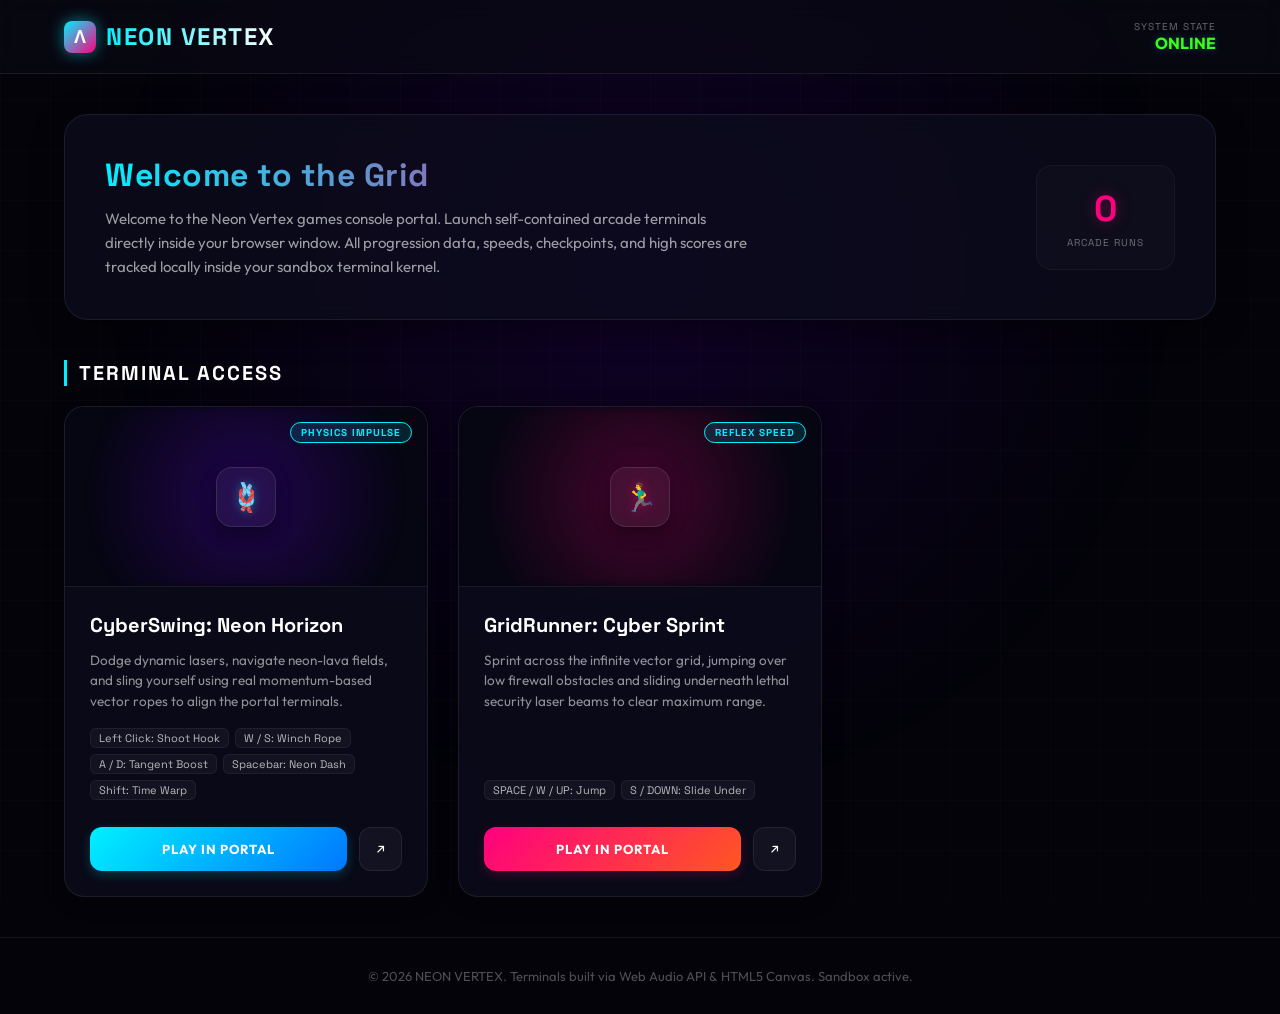
==== index.html @ 4a2f8afc "Initial commit: Neon Vertex Arcade with CyberSwing and GridRunner" ====
<!DOCTYPE html>
<html lang="en">
<head>
    <meta charset="UTF-8">
    <meta name="viewport" content="width=device-width, initial-scale=1.0">
    <title>Neon Vertex: Cyber Arcade</title>
    <link href="https://fonts.googleapis.com/css2?family=Outfit:wght@300;400;600;700;800&family=Space+Grotesk:wght@400;700&display=swap" rel="stylesheet">
    <link rel="stylesheet" href="styles.css">
</head>
<body>

    <div class="bg-grid"></div>
    <div class="bg-radial"></div>

    <header>
        <div class="logo">
            <div class="logo-icon">Λ</div>
            <h1>NEON VERTEX</h1>
        </div>
        <div class="profile-stats">
            <div class="stat-item">
                <span class="stat-label">System State</span>
                <span class="stat-val" style="color: #39ff14;">ONLINE</span>
            </div>
        </div>
    </header>

    <main>
        <section class="welcome-banner">
            <div class="welcome-text">
                <h2>Welcome to the Grid</h2>
                <p>Welcome to the Neon Vertex games console portal. Launch self-contained arcade terminals directly inside your browser window. All progression data, speeds, checkpoints, and high scores are tracked locally inside your sandbox terminal kernel.</p>
            </div>
            <div class="welcome-stats">
                <div class="large-stat">
                    <span class="large-stat-val" id="total-runs">0</span>
                    <span class="stat-label">Arcade Runs</span>
                </div>
            </div>
        </section>

        <section>
            <h2 class="section-title">Terminal Access</h2>
            <div class="games-grid">
                
                <!-- Game 1: CyberSwing -->
                <div class="game-card">
                    <span class="game-tag">PHYSICS IMPULSE</span>
                    <div class="game-thumbnail">
                        <div class="game-thumbnail-bg" style="background: radial-gradient(circle, var(--neon-purple) 0%, transparent 80%);"></div>
                        <div class="game-card-icon" style="color: var(--neon-cyan); text-shadow: 0 0 10px rgba(0, 240, 255, 0.4);">🪢</div>
                    </div>
                    <div class="game-info">
                        <h3>CyberSwing: Neon Horizon</h3>
                        <p>Dodge dynamic lasers, navigate neon-lava fields, and sling yourself using real momentum-based vector ropes to align the portal terminals.</p>
                        
                        <div class="game-controls-preview">
                            <span class="control-badge">Left Click: Shoot Hook</span>
                            <span class="control-badge">W / S: Winch Rope</span>
                            <span class="control-badge">A / D: Tangent Boost</span>
                            <span class="control-badge">Spacebar: Neon Dash</span>
                            <span class="control-badge">Shift: Time Warp</span>
                        </div>

                        <div class="game-actions">
                            <button class="play-btn" onclick="playInPage('games/cyber-swing.html', 'CyberSwing: Neon Horizon')">Play In Portal</button>
                            <a class="secondary-btn" href="games/cyber-swing.html" target="_blank" title="Launch Fullscreen">↗</a>
                        </div>
                    </div>
                </div>

                <!-- Game 2: GridRunner -->
                <div class="game-card">
                    <span class="game-tag">REFLEX SPEED</span>
                    <div class="game-thumbnail">
                        <div class="game-thumbnail-bg" style="background: radial-gradient(circle, var(--neon-pink) 0%, transparent 80%);"></div>
                        <div class="game-card-icon" style="color: var(--neon-pink); text-shadow: 0 0 10px rgba(255, 0, 127, 0.4);">🏃‍♂️</div>
                    </div>
                    <div class="game-info">
                        <h3>GridRunner: Cyber Sprint</h3>
                        <p>Sprint across the infinite vector grid, jumping over low firewall obstacles and sliding underneath lethal security laser beams to clear maximum range.</p>
                        
                        <div class="game-controls-preview">
                            <span class="control-badge">SPACE / W / UP: Jump</span>
                            <span class="control-badge">S / DOWN: Slide Under</span>
                        </div>

                        <div class="game-actions">
                            <button class="play-btn" onclick="playInPage('games/grid-runner.html', 'GridRunner: Cyber Sprint')" style="background: linear-gradient(135deg, var(--neon-pink), #ff5722); box-shadow: 0 4px 12px rgba(255, 0, 127, 0.2);">Play In Portal</button>
                            <a class="secondary-btn" href="games/grid-runner.html" target="_blank" title="Launch Fullscreen">↗</a>
                        </div>
                    </div>
                </div>

            </div>
        </section>
    </main>

    <!-- Modal for in-page iframe playbacks -->
    <div id="play-modal" class="play-frame-modal">
        <div class="modal-header">
            <h3 id="modal-game-title">Arcade Terminal</h3>
            <button class="close-modal-btn" onclick="closeGame()">&times;</button>
        </div>
        <div class="game-iframe-wrapper">
            <iframe id="game-frame" src=""></iframe>
        </div>
    </div>

    <footer>
        <p>&copy; 2026 NEON VERTEX. Terminals built via Web Audio API & HTML5 Canvas. Sandbox active.</p>
    </footer>

    <script>
        // Update user metrics from localStorage
        function loadStats() {
            // Calculate total campaign progress in CyberSwing
            let swingCount = 0;
            const progress = localStorage.getItem('cyberswing_progress');
            if (progress) {
                try {
                    const parsed = JSON.parse(progress);
                    if (parsed && parsed.completedLevels) {
                        swingCount = Object.keys(parsed.completedLevels).length;
                    }
                } catch(e) {}
            }

            // Calculate gridrunner highscore
            const runnerScore = parseInt(localStorage.getItem('gridrunner_highscore') || '0');
            
            // Total attempts count across sessions
            let runs = 0;
            for(let i=0; i<localStorage.length; i++) {
                const key = localStorage.key(i);
                if (key.startsWith('cyberswing_ghosts_') || key.startsWith('gridrunner_highscore')) {
                    runs += 1;
                }
            }
            if (runs === 0 && (swingCount > 0 || runnerScore > 0)) runs = 3;
            document.getElementById('total-runs').innerText = runs;
        }

        loadStats();

        // In-portal modal launcher
        const modal = document.getElementById('play-modal');
        const frame = document.getElementById('game-frame');
        const modalTitle = document.getElementById('modal-game-title');

        function playInPage(url, title) {
            modalTitle.innerText = title;
            frame.src = url;
            modal.classList.add('active');
            
            // Focus on iframe immediately to bind keyboard keydowns
            setTimeout(() => {
                frame.focus();
            }, 100);
        }

        function closeGame() {
            modal.classList.remove('active');
            frame.src = '';
            // Refresh stats in case they completed runs
            loadStats();
        }

        // Re-focus on iframe if user clicks frame area
        window.addEventListener('click', (e) => {
            if (modal.classList.contains('active') && e.target === modal) {
                closeGame();
            }
        });
    </script>
</body>
</html>
---- styles.css ----
:root {
    --neon-cyan: #00f0ff;
    --neon-pink: #ff007f;
    --neon-purple: #7000ff;
    --neon-gold: #ffeb3b;
    --bg-dark: #030309;
    --panel-bg: rgba(12, 12, 28, 0.75);
    --panel-border: rgba(255, 255, 255, 0.08);
}

* {
    box-sizing: border-box;
    margin: 0;
    padding: 0;
    font-family: 'Outfit', sans-serif;
}

body {
    background: var(--bg-dark);
    color: #ffffff;
    overflow-x: hidden;
    min-height: 100vh;
    display: flex;
    flex-direction: column;
}

/* Ambient cyber background grid */
.bg-grid {
    position: fixed;
    inset: 0;
    background-image: 
        linear-gradient(rgba(255, 255, 255, 0.015) 1px, transparent 1px),
        linear-gradient(90deg, rgba(255, 255, 255, 0.015) 1px, transparent 1px);
    background-size: 50px 50px;
    z-index: -2;
}

.bg-radial {
    position: fixed;
    inset: 0;
    background: radial-gradient(circle at 50% 30%, rgba(112, 0, 255, 0.12) 0%, transparent 60%);
    z-index: -1;
}

header {
    background: rgba(10, 10, 22, 0.6);
    backdrop-filter: blur(12px);
    border-bottom: 1px solid var(--panel-border);
    padding: 20px 5%;
    display: flex;
    justify-content: space-between;
    align-items: center;
    position: sticky;
    top: 0;
    z-index: 100;
}

.logo {
    display: flex;
    align-items: center;
    gap: 10px;
}

.logo-icon {
    width: 32px;
    height: 32px;
    border-radius: 8px;
    background: linear-gradient(135deg, var(--neon-cyan), var(--neon-pink));
    box-shadow: 0 0 15px rgba(0, 240, 255, 0.5);
    display: flex;
    align-items: center;
    justify-content: center;
    font-family: 'Space Grotesk', sans-serif;
    font-weight: 800;
    font-size: 18px;
    color: #ffffff;
}

.logo h1 {
    font-family: 'Space Grotesk', sans-serif;
    font-size: 24px;
    font-weight: 800;
    letter-spacing: 1.5px;
    background: linear-gradient(90deg, var(--neon-cyan), #ffffff);
    -webkit-background-clip: text;
    -webkit-text-fill-color: transparent;
}

.profile-stats {
    display: flex;
    gap: 20px;
}

.stat-item {
    display: flex;
    flex-direction: column;
    align-items: flex-end;
}

.stat-label {
    font-size: 10px;
    font-family: 'Space Grotesk', sans-serif;
    letter-spacing: 1px;
    color: rgba(255, 255, 255, 0.4);
    text-transform: uppercase;
}

.stat-val {
    font-size: 16px;
    font-weight: 700;
    color: var(--neon-cyan);
    text-shadow: 0 0 8px rgba(0, 240, 255, 0.3);
}

main {
    flex: 1;
    width: 90%;
    max-width: 1400px;
    margin: 40px auto;
    display: flex;
    flex-direction: column;
    gap: 40px;
}

.welcome-banner {
    background: var(--panel-bg);
    border: 1px solid var(--panel-border);
    border-radius: 24px;
    padding: 40px;
    backdrop-filter: blur(12px);
    box-shadow: 0 8px 32px rgba(0, 0, 0, 0.4);
    position: relative;
    overflow: hidden;
    display: flex;
    justify-content: space-between;
    align-items: center;
    gap: 30px;
}

.welcome-text {
    max-width: 650px;
    display: flex;
    flex-direction: column;
    gap: 12px;
}

.welcome-text h2 {
    font-family: 'Space Grotesk', sans-serif;
    font-size: 32px;
    font-weight: 700;
    letter-spacing: 0.5px;
    background: linear-gradient(90deg, var(--neon-cyan), var(--neon-pink));
    -webkit-background-clip: text;
    -webkit-text-fill-color: transparent;
}

.welcome-text p {
    font-size: 15px;
    color: rgba(255, 255, 255, 0.6);
    line-height: 1.6;
}

.welcome-stats {
    display: flex;
    gap: 30px;
}

.large-stat {
    background: rgba(255, 255, 255, 0.02);
    border: 1px solid rgba(255, 255, 255, 0.04);
    border-radius: 16px;
    padding: 20px 30px;
    text-align: center;
    display: flex;
    flex-direction: column;
    gap: 4px;
}

.large-stat-val {
    font-size: 36px;
    font-weight: 800;
    font-family: 'Space Grotesk', sans-serif;
    color: var(--neon-pink);
    text-shadow: 0 0 15px rgba(255, 0, 127, 0.4);
}

/* Games Grid Section */
.section-title {
    font-family: 'Space Grotesk', sans-serif;
    font-size: 20px;
    font-weight: 700;
    letter-spacing: 2px;
    text-transform: uppercase;
    border-left: 3px solid var(--neon-cyan);
    padding-left: 12px;
    margin-bottom: 20px;
    color: #ffffff;
}

.games-grid {
    display: grid;
    grid-template-columns: repeat(auto-fill, minmax(360px, 1fr));
    gap: 30px;
}

.game-card {
    background: var(--panel-bg);
    border: 1px solid var(--panel-border);
    border-radius: 20px;
    overflow: hidden;
    backdrop-filter: blur(12px);
    transition: all 0.3s cubic-bezier(0.25, 0.8, 0.25, 1);
    box-shadow: 0 4px 20px rgba(0, 0, 0, 0.3);
    display: flex;
    flex-direction: column;
    position: relative;
}

.game-card::before {
    content: '';
    position: absolute;
    inset: 0;
    border-radius: 20px;
    padding: 1.5px;
    background: linear-gradient(135deg, transparent, transparent);
    -webkit-mask: linear-gradient(#fff 0 0) content-box, linear-gradient(#fff 0 0);
    -webkit-mask-composite: xor;
    mask-composite: exclude;
    transition: all 0.3s ease;
    pointer-events: none;
}

.game-card:hover {
    transform: translateY(-8px);
    box-shadow: 0 12px 30px rgba(0, 240, 255, 0.15);
}

.game-card:hover::before {
    background: linear-gradient(135deg, var(--neon-cyan), var(--neon-pink));
}

.game-thumbnail {
    height: 180px;
    background: #060612;
    display: flex;
    align-items: center;
    justify-content: center;
    position: relative;
    border-bottom: 1px solid var(--panel-border);
    overflow: hidden;
}

.game-thumbnail-bg {
    position: absolute;
    inset: 0;
    background-size: cover;
    background-position: center;
    opacity: 0.25;
    filter: blur(4px);
    transition: all 0.3s ease;
}

.game-card:hover .game-thumbnail-bg {
    transform: scale(1.08);
    opacity: 0.4;
}

.game-card-icon {
    width: 60px;
    height: 60px;
    border-radius: 16px;
    background: rgba(255,255,255,0.05);
    border: 1px solid rgba(255,255,255,0.1);
    z-index: 1;
    display: flex;
    align-items: center;
    justify-content: center;
    font-size: 28px;
    box-shadow: 0 8px 16px rgba(0, 0, 0, 0.4);
}

.game-tag {
    position: absolute;
    top: 15px;
    right: 15px;
    background: rgba(0, 240, 255, 0.12);
    border: 1px solid var(--neon-cyan);
    color: var(--neon-cyan);
    padding: 3px 10px;
    font-size: 10px;
    font-family: 'Space Grotesk', sans-serif;
    font-weight: 700;
    letter-spacing: 1px;
    text-transform: uppercase;
    border-radius: 20px;
    z-index: 2;
}

.game-info {
    padding: 25px;
    flex: 1;
    display: flex;
    flex-direction: column;
    gap: 12px;
}

.game-info h3 {
    font-family: 'Space Grotesk', sans-serif;
    font-size: 20px;
    font-weight: 700;
    color: #ffffff;
}

.game-info p {
    font-size: 13.5px;
    color: rgba(255, 255, 255, 0.55);
    line-height: 1.5;
    flex: 1;
}

.game-controls-preview {
    display: flex;
    flex-wrap: wrap;
    gap: 6px;
    margin-top: 5px;
}

.control-badge {
    background: rgba(255, 255, 255, 0.04);
    border: 1px solid rgba(255, 255, 255, 0.06);
    border-radius: 6px;
    padding: 2px 8px;
    font-size: 11px;
    color: rgba(255, 255, 255, 0.7);
    font-family: 'Space Grotesk', sans-serif;
}

.game-actions {
    display: flex;
    gap: 12px;
    margin-top: 15px;
}

.play-btn {
    flex: 1;
    background: linear-gradient(135deg, var(--neon-cyan), #0077ff);
    color: #ffffff;
    border: none;
    padding: 12px 20px;
    font-size: 13px;
    font-weight: 700;
    letter-spacing: 1px;
    text-transform: uppercase;
    border-radius: 12px;
    cursor: pointer;
    box-shadow: 0 4px 12px rgba(0, 240, 255, 0.2);
    transition: all 0.2s ease;
    display: flex;
    align-items: center;
    justify-content: center;
    gap: 8px;
    text-decoration: none;
}

.play-btn:hover {
    transform: scale(1.02);
    box-shadow: 0 6px 18px rgba(0, 240, 255, 0.4);
}

.secondary-btn {
    background: rgba(255, 255, 255, 0.04);
    border: 1px solid var(--panel-border);
    color: #ffffff;
    padding: 12px 16px;
    border-radius: 12px;
    cursor: pointer;
    font-size: 14px;
    transition: all 0.2s ease;
    display: flex;
    align-items: center;
    justify-content: center;
    text-decoration: none;
}

.secondary-btn:hover {
    background: rgba(255, 255, 255, 0.08);
}

/* Embedded Play Frame modal overlay */
.play-frame-modal {
    position: fixed;
    inset: 0;
    background: rgba(2, 2, 6, 0.95);
    z-index: 1000;
    display: flex;
    flex-direction: column;
    opacity: 0;
    pointer-events: none;
    transition: opacity 0.3s ease;
}

.play-frame-modal.active {
    opacity: 1;
    pointer-events: all;
}

.modal-header {
    background: #060610;
    border-bottom: 1px solid var(--panel-border);
    padding: 15px 30px;
    display: flex;
    justify-content: space-between;
    align-items: center;
}

.modal-header h3 {
    font-family: 'Space Grotesk', sans-serif;
    color: #ffffff;
    font-size: 18px;
}

.close-modal-btn {
    background: none;
    border: none;
    color: rgba(255, 255, 255, 0.6);
    font-size: 28px;
    cursor: pointer;
    line-height: 1;
    transition: color 0.2s ease;
}

.close-modal-btn:hover {
    color: var(--neon-pink);
}

.game-iframe-wrapper {
    flex: 1;
    width: 100%;
    position: relative;
    background: #000;
}

.game-iframe-wrapper iframe {
    width: 100%;
    height: 100%;
    border: none;
    display: block;
}

footer {
    border-top: 1px solid var(--panel-border);
    padding: 30px;
    text-align: center;
    font-size: 13px;
    color: rgba(255, 255, 255, 0.3);
    margin-top: auto;
}
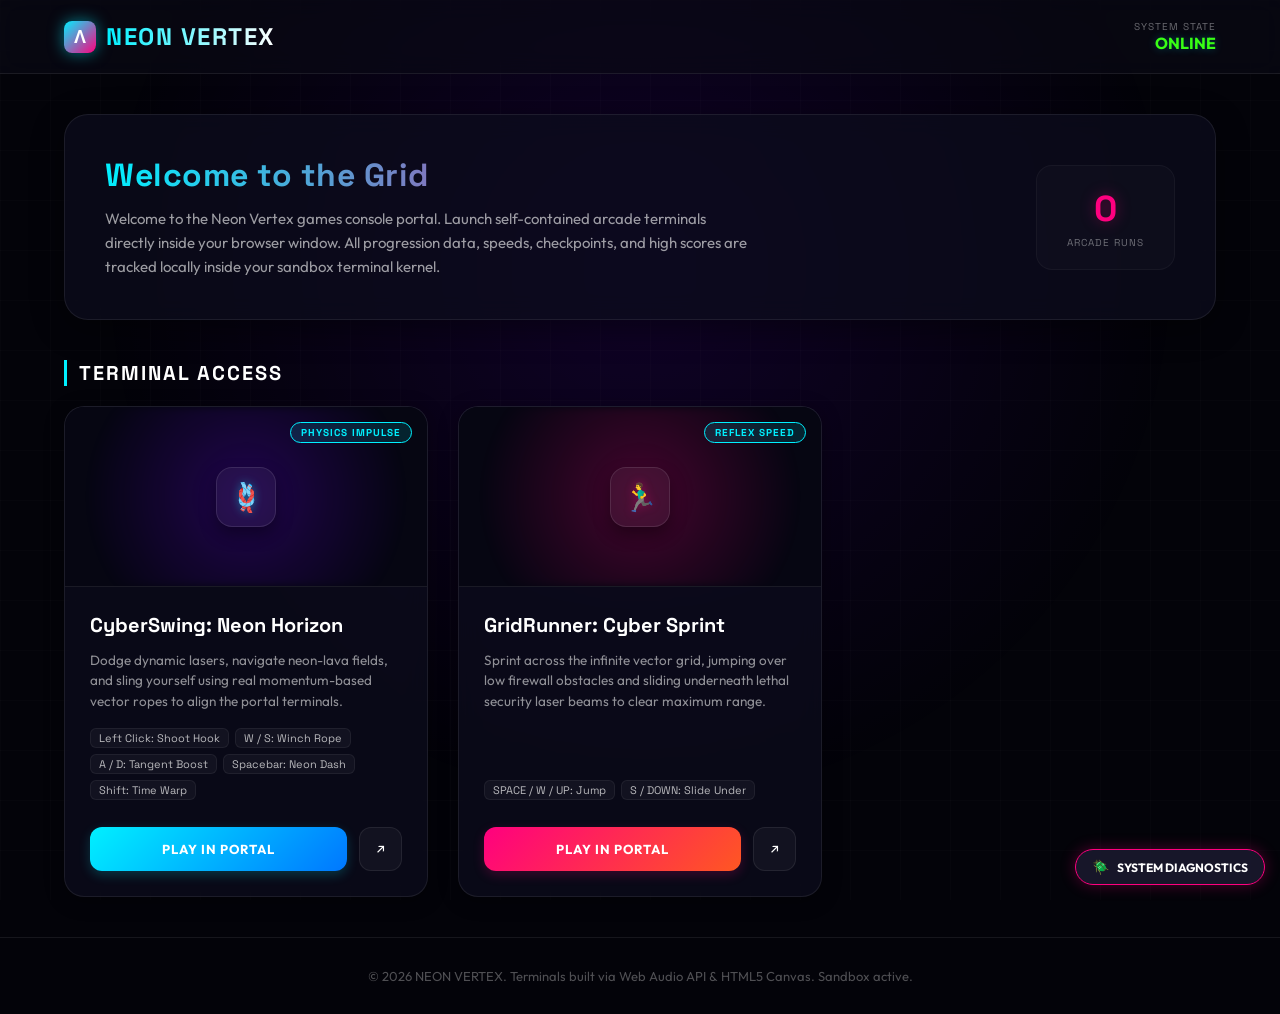
==== commit d880285a: "Add system diagnostics troubleshooter panel overlay widget to index.html and cyber-swing.html" ====
--- a/index.html
+++ b/index.html
@@ -111,6 +111,47 @@
         <p>&copy; 2026 NEON VERTEX. Terminals built via Web Audio API & HTML5 Canvas. Sandbox active.</p>
     </footer>
 
+    <!-- Diagnostics Troubleshooter Console -->
+    <div id="diagnostics-widget" style="position: fixed; bottom: 15px; right: 15px; z-index: 10000; font-family: 'Space Grotesk', sans-serif;">
+        <button id="diagnostics-trigger-btn" onclick="toggleDiagnosticsPanel()" style="background: rgba(26, 25, 46, 0.9); border: 1px solid #ff007f; color: #fff; border-radius: 50px; padding: 8px 16px; font-size: 12px; font-weight: bold; cursor: pointer; display: flex; align-items: center; gap: 8px; box-shadow: 0 0 15px rgba(255, 0, 127, 0.3); transition: all 0.2s ease;">
+            <span style="font-size: 14px;">🪲</span> SYSTEM DIAGNOSTICS
+        </button>
+        
+        <div id="diagnostics-panel" style="display: none; position: absolute; bottom: 45px; right: 0; width: 350px; background: rgba(6, 6, 16, 0.98); border: 2px solid #ff007f; border-radius: 12px; padding: 18px; box-shadow: 0 0 30px rgba(0, 0, 0, 0.8), 0 0 15px rgba(255, 0, 127, 0.2); backdrop-filter: blur(20px);">
+            <div style="display: flex; justify-content: space-between; align-items: center; margin-bottom: 12px; border-bottom: 1px solid rgba(255,255,255,0.1); padding-bottom: 8px;">
+                <h4 style="margin: 0; color: #fff; font-size: 13px; letter-spacing: 1px; text-transform: uppercase;">Portal Diagnostics</h4>
+                <button onclick="toggleDiagnosticsPanel()" style="background: transparent; border: none; color: rgba(255,255,255,0.4); font-size: 18px; cursor: pointer; line-height: 1;">&times;</button>
+            </div>
+            
+            <div style="font-size: 11px; display: flex; flex-direction: column; gap: 6px; margin-bottom: 15px; color: rgba(255,255,255,0.7); text-align: left;">
+                <div style="display: flex; justify-content: space-between;">
+                    <span>Protocol Type:</span>
+                    <span id="diag-protocol" style="font-weight: bold;">File</span>
+                </div>
+                <div style="display: flex; justify-content: space-between;">
+                    <span>Browser LocalStorage:</span>
+                    <span id="diag-storage" style="color: #39ff14; font-weight: bold;">AVAILABLE</span>
+                </div>
+                <div style="display: flex; justify-content: space-between;">
+                    <span>Iframe Sandbox Block:</span>
+                    <span id="diag-iframe" style="color: #ffeb3b; font-weight: bold;">CHECKING</span>
+                </div>
+            </div>
+
+            <div style="border-top: 1px solid rgba(255,255,255,0.1); padding-top: 10px; text-align: left;">
+                <h5 style="margin: 0 0 6px 0; color: #ff007f; font-size: 11px; text-transform: uppercase; letter-spacing: 0.5px;">System Console Log</h5>
+                <div id="diagnostics-log-box" style="height: 120px; background: rgba(0,0,0,0.6); border: 1px solid rgba(255,255,255,0.08); border-radius: 6px; font-family: monospace; font-size: 9px; padding: 8px; overflow-y: auto; color: #39ff14; line-height: 1.4; word-break: break-all;">
+                    [INFO] Diagnostics portal online.
+                </div>
+            </div>
+
+            <div style="display: flex; gap: 8px; margin-top: 12px;">
+                <button onclick="clearDiagnosticsStorage()" style="flex: 1; background: rgba(255,0,127,0.15); border: 1px solid rgba(255,0,127,0.4); border-radius: 4px; color: #ff007f; padding: 6px 0; font-size: 10px; cursor: pointer; text-transform: uppercase; font-weight: bold;">Clear Cache</button>
+                <button onclick="location.reload()" style="flex: 1; background: rgba(0,240,255,0.15); border: 1px solid rgba(0,240,255,0.4); border-radius: 4px; color: #00f0ff; padding: 6px 0; font-size: 10px; cursor: pointer; text-transform: uppercase; font-weight: bold;">Reload</button>
+            </div>
+        </div>
+    </div>
+
     <script>
         // Update user metrics from localStorage
         function loadStats() {
@@ -172,6 +213,93 @@
                 closeGame();
             }
         });
+
+        // =====================================================================
+        // System Diagnostics Debugger
+        // =====================================================================
+        window.diagLogs = [];
+        function logDiag(msg, type = 'info') {
+            const prefix = type === 'error' ? '[ERROR] ' : type === 'warning' ? '[WARN] ' : '[INFO] ';
+            const color = type === 'error' ? '#ff007f' : type === 'warning' ? '#ffeb3b' : '#39ff14';
+            window.diagLogs.push({ msg: prefix + msg, color });
+            
+            const logBox = document.getElementById('diagnostics-log-box');
+            if (logBox) {
+                logBox.innerHTML = window.diagLogs.map(l => `<span style="color: ${l.color};">${l.msg}</span>`).join('<br>');
+                logBox.scrollTop = logBox.scrollHeight;
+            }
+        }
+
+        // Catch uncaught errors
+        window.onerror = function(message, source, lineno, colno, error) {
+            logDiag(`${message} (${lineno}:${colno})`, 'error');
+            return false;
+        };
+        window.onunhandledrejection = function(event) {
+            logDiag(`Promise rejected: ${event.reason}`, 'error');
+        };
+
+        function toggleDiagnosticsPanel() {
+            const panel = document.getElementById('diagnostics-panel');
+            if (panel) {
+                const isHidden = panel.style.display === 'none';
+                panel.style.display = isHidden ? 'block' : 'none';
+                if (isHidden) {
+                    runDiagnosticsChecks();
+                }
+            }
+        }
+
+        function runDiagnosticsChecks() {
+            const protocol = window.location.protocol;
+            const protocolEl = document.getElementById('diag-protocol');
+            if (protocolEl) {
+                protocolEl.innerText = protocol === 'file:' ? 'file:// (Local Sandboxed)' : protocol.toUpperCase();
+                if (protocol === 'file:') {
+                    protocolEl.style.color = '#ffeb3b';
+                    logDiag("Running on file:// protocol. Local sandboxing limits iframes in some browsers. If blank, launch game in fullscreen or run a local server.", "warning");
+                } else {
+                    protocolEl.style.color = '#39ff14';
+                }
+            }
+
+            const storageEl = document.getElementById('diag-storage');
+            try {
+                localStorage.setItem('diag_test', 'ok');
+                localStorage.removeItem('diag_test');
+                if (storageEl) {
+                    storageEl.innerText = 'AVAILABLE';
+                    storageEl.style.color = '#39ff14';
+                }
+            } catch (e) {
+                if (storageEl) {
+                    storageEl.innerText = 'BLOCKED / DISABLED';
+                    storageEl.style.color = '#ff007f';
+                }
+                logDiag("LocalStorage access is blocked. Check cookies/privacy settings.", "error");
+            }
+
+            // Iframe sandbox checks
+            const iframeEl = document.getElementById('diag-iframe');
+            if (iframeEl) {
+                if (protocol === 'file:') {
+                    iframeEl.innerText = 'RESTRICTED (file:// protocol)';
+                    iframeEl.style.color = '#ff007f';
+                    logDiag("Browsers block iframe scripts on local file:// origin. Suggestion: click the diagonal arrow icon (↗) next to Play to play in fullscreen directly, or run a local web server.", "warning");
+                } else {
+                    iframeEl.innerText = 'FUNCTIONAL';
+                    iframeEl.style.color = '#39ff14';
+                }
+            }
+        }
+
+        function clearDiagnosticsStorage() {
+            if (confirm("Reset all game data, progression records, and unlocked customization items?")) {
+                localStorage.clear();
+                logDiag("LocalStorage cache cleared. Reloading...", "warning");
+                setTimeout(() => location.reload(), 1000);
+            }
+        }
     </script>
 </body>
 </html>
--- a/styles.css
+++ b/styles.css
@@ -386,7 +386,6 @@
     background: rgba(255, 255, 255, 0.08);
 }
 
-/* Embedded Play Frame modal overlay */
 .play-frame-modal {
     position: fixed;
     inset: 0;
@@ -395,13 +394,15 @@
     display: flex;
     flex-direction: column;
     opacity: 0;
+    transform: scale(0.96);
     pointer-events: none;
-    transition: opacity 0.3s ease;
+    transition: opacity 0.4s cubic-bezier(0.16, 1, 0.3, 1), transform 0.4s cubic-bezier(0.16, 1, 0.3, 1);
 }
 
 .play-frame-modal.active {
     opacity: 1;
-    pointer-events: all;
+    transform: scale(1);
+    pointer-events: auto;
 }
 
 .modal-header {
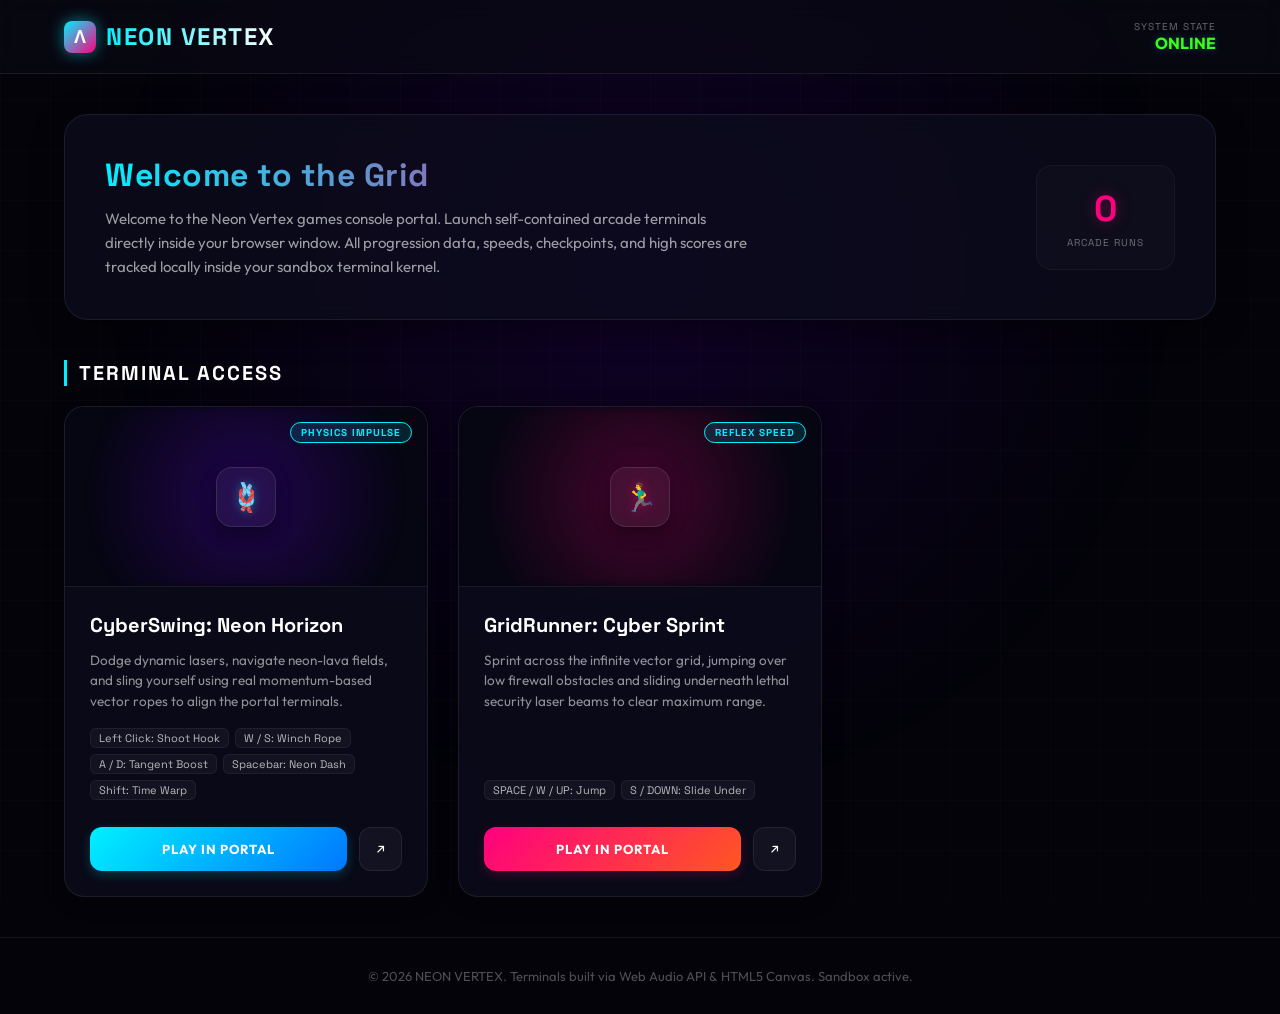
==== commit 8d2a4b74: "Hide diagnostics widget, add CRT scanlines and neon HUD glow" ====
--- a/index.html
+++ b/index.html
@@ -112,7 +112,7 @@
     </footer>
 
     <!-- Diagnostics Troubleshooter Console -->
-    <div id="diagnostics-widget" style="position: fixed; bottom: 15px; right: 15px; z-index: 10000; font-family: 'Space Grotesk', sans-serif;">
+    <div id="diagnostics-widget" style="display: none !important; position: fixed; bottom: 15px; right: 15px; z-index: 10000; font-family: 'Space Grotesk', sans-serif;">
         <button id="diagnostics-trigger-btn" onclick="toggleDiagnosticsPanel()" style="background: rgba(26, 25, 46, 0.9); border: 1px solid #ff007f; color: #fff; border-radius: 50px; padding: 8px 16px; font-size: 12px; font-weight: bold; cursor: pointer; display: flex; align-items: center; gap: 8px; box-shadow: 0 0 15px rgba(255, 0, 127, 0.3); transition: all 0.2s ease;">
             <span style="font-size: 14px;">🪲</span> SYSTEM DIAGNOSTICS
         </button>
@@ -191,7 +191,7 @@
 
         function playInPage(url, title) {
             modalTitle.innerText = title;
-            frame.src = url;
+            frame.src = url + "?cb=" + Date.now();
             modal.classList.add('active');
             
             // Focus on iframe immediately to bind keyboard keydowns
